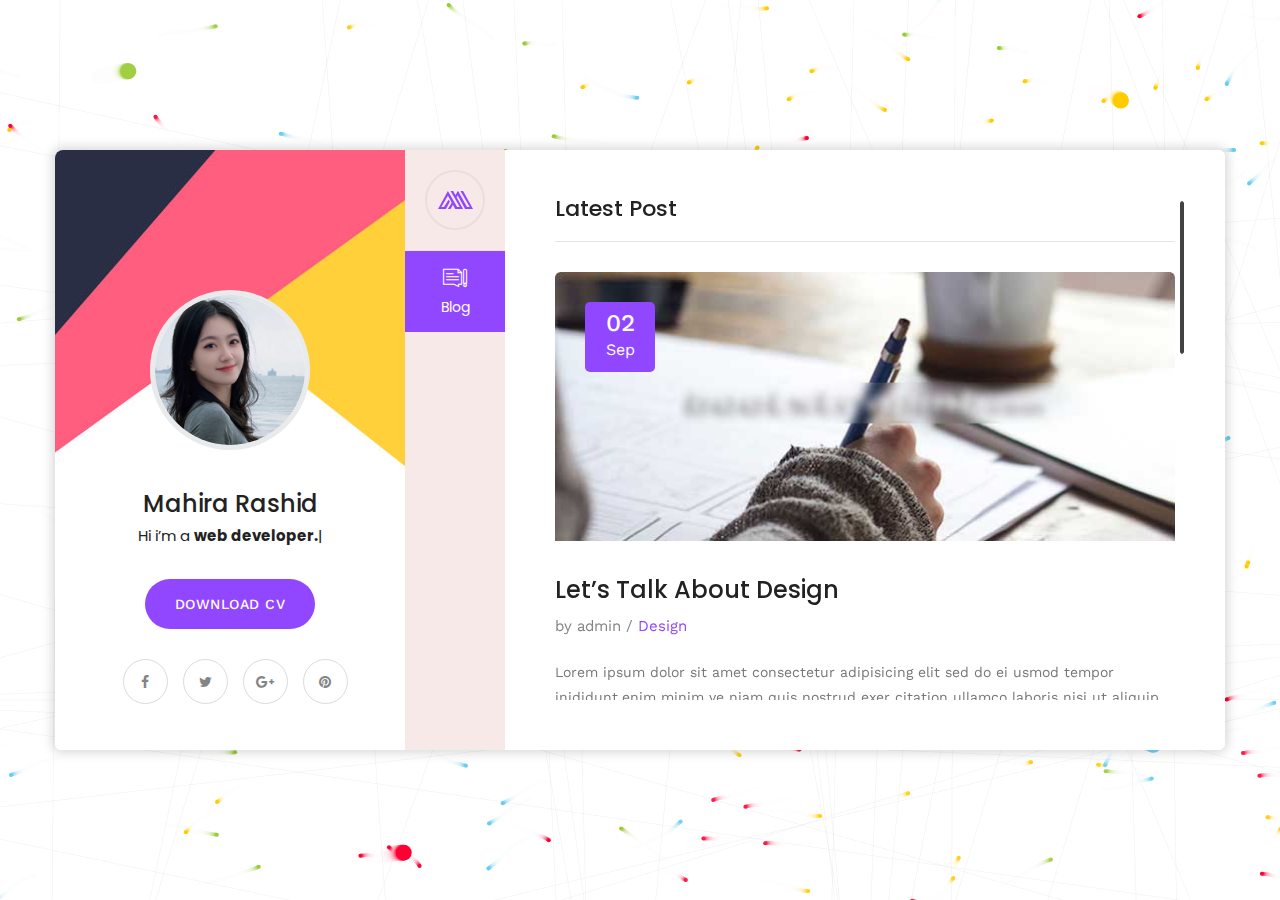
==== blog-single.html @ 3d22e791 "Add files via upload" ====
﻿<!DOCTYPE html>
<html lang="en">
<head>
<meta charset="utf-8">
<title>Mahira | VCard | CV HTML Template</title>
<!-- Stylesheets -->
<link href="css/bootstrap.css" rel="stylesheet">
<link href="css/style.css" rel="stylesheet">
<link href="css/responsive.css" rel="stylesheet">

<!--Favicon-->
<link rel="shortcut icon" href="images/favicon.png" type="image/x-icon">
<link rel="icon" href="images/favicon.png" type="image/x-icon">
<!-- Responsive -->
<meta http-equiv="X-UA-Compatible" content="IE=edge">
<meta name="viewport" content="width=device-width, initial-scale=1.0, maximum-scale=1.0, user-scalable=0">
<!--[if lt IE 9]><script src="js/html5shiv.js"></script><![endif]-->
<!--[if lt IE 9]><script src="js/respond.js"></script><![endif]-->
</head>

<body>

<div class="page-wrapper default-version">
 	
    <!-- Preloader -->
    <div class="preloader"></div>

    <div class="page-background">
        <div class="image-1"><img src="images/icons/shape/icon-1.png" class="now-in-view" alt=""></div>
        <div class="image-7"><img src="images/icons/shape/icon-7.png" class="now-in-view" alt=""></div>
        <canvas id="canvas"></canvas>
    </div>

    <!-- Mobile menu -->
    <div class="mobile-menu">
        <div class="container">
            <!--Nav Outer-->
            <div class="nav-outer clearfix">
                <div class="logo"><a href="index.html"><img src="images/logo.png" alt=""></a></div>
                <!-- Main Menu -->
                <nav class="main-menu">
                    <div class="navbar-header">
                        <!-- Toggle Button -->      
                        <button type="button" class="navbar-toggle" data-toggle="collapse" data-target=".navbar-collapse">
                            <span class="icon-bar"></span>
                            <span class="icon-bar"></span>
                            <span class="icon-bar"></span>
                        </button>
                    </div>
                    
                    <div class="navbar-collapse collapse scroll-nav clearfix">
                        <ul class="navigation clearfix">
                            
                            <li class="current"><a href="#home">Home</a></li>
                            <li><a href="#about">About</a></li>
                            <li><a href="#resume">Resume</a></li>
                            <li><a href="#services">Services</a></li>
                            <li><a href="#work">Works</a></li>
                            <li><a href="#blog">Blog</a></li>
                            <li><a href="#contact">Contact</a></li>

                         </ul>
                    </div>
                </nav>
                <!-- Main Menu End-->                        
            </div>
            <!--Nav Outer End-->            
        </div>
    </div>
 	
    <div class="card-outer">
        <div class="scroll-box">
            <div class="container" data-animation-in="fadeInLeft" data-animation-out="fadeOutLeft">
                <div class="card-wrapper">
                    <div class="author-info" style="background-image:url(images/background/3.jpg)">
                        <div class="image"><img src="images/resource/user.png" alt=""></div>
                        <div class="author">
                            <h3>Mahira Rashid</h3>
                            <div class="designation">
                                Hi i’m
                                <div class="typing-title">
                                    <p>a <strong>web developer.</strong></p>
                                    <p>a <strong>web Designer.</strong></p>
                                    <p>a <strong>photographer.</strong></p>
                                </div>
                                <span class="typed-title"></span>
                            </div>
                        </div>
                        <div class="link-btn">
                            <a href="#" class="theme-btn btn-style-one">Download CV</a>
                        </div>
                        <ul class="social-icon-two">
                            <li><a href="#"><span class="fa fa-facebook"></span></a></li>
                            <li><a href="#"><span class="fa fa-twitter"></span></a></li>
                            <li><a href="#"><span class="fa fa-google-plus"></span></a></li>
                            <li><a href="#"><span class="fa fa-pinterest"></span></a></li>
                        </ul>
                    </div>
                    <div class="card-inner-box offsetleft">
                        <header class="header">
                            <ul class="main-menu">
                                <li class="home"><a class="logo" href="index.html"><img src="images/logo.png" alt=""></a></li>
                                <li class="active"><a href="#blog"><i class="flaticon-blog"></i>Blog</a></li>
                            </ul>
                        </header>

                        <!-- card item -->
                        <div class="card-blog single-post card-item active" id="blog" style="background-image:url(images/background/2.jpg)">
                            <div class="card-inner">
                                <h4 class="title">Latest Post</h4>
                                <div class="news-block">
                                    <div class="inner-box">
                                        <div class="image">
                                            <img src="images/resource/blog-1.jpg" alt="">
                                        </div>
                                        <div class="date"><strong>02</strong> <br>Sep</div>
                                        <div class="lower-content">
                                            <h4>Let’s Talk About Design</h4>
                                            <div class="post-meta">by admin  /  <span>Design</span></div>
                                            <div class="text">
                                                <p>Lorem ipsum dolor sit amet consectetur adipisicing elit sed do ei usmod tempor inididunt.enim minim ve niam quis nostrud exer citation ullamco laboris nisi ut aliquip ex commodo conse inquat duis aute irure dolor.cepteur sint occaecat cupidatat non proident sunt culpa qui officia deserunt.</p>
                                                <p>Enim ipsam voluptatem quia voluptas sit aspernatur aut odit aut fugit sed quia consequuntur. magni dolores eos ratione voluptatem sequinesc. neque porro quisquam est qui dolorem ipsum quia dolor sit amet consectetur.</p>
                                            </div>
                                        </div>
                                    </div>
                                </div>
                                <!-- share box -->
                                <ul class="share-box">
                                    <li><strong>Tags:</strong></li>
                                    <li><a href="#">Idea,</a></li>
                                    <li><a href="#">Service,</a></li>
                                    <li><a href="#">Growth</a></li>
                                </ul>
                                <!-- Comments Area -->
                                <div class="comments-area">
                                    <div class="group-title"><h2>02 Comments</h2></div>
                                    
                                    <!--Comment Box-->
                                    <div class="comment-box">
                                        <div class="comment">
                                            <div class="author-thumb"><img src="images/resource/author-2.jpg" alt=""></div>
                                            <div class="comment-inner">
                                                <div class="comment-info clearfix"><strong>Neil Roberts</strong><div class="comment-time">26 Nov,2018 At 8:30am</div></div>
                                                <div class="text">Bring to the table win-win survival strategies to ensure proactive domination. At the end of the day, going forward</div>
                                                <a class="comment-reply" href="#"><span class="icon fa fa-mail-reply"></span> Reply</a>
                                            </div>
                                        </div>
                                    </div>
                                    
                                    <!--Comment Box-->
                                    <div class="comment-box">
                                        <div class="comment">
                                            <div class="author-thumb"><img src="images/resource/author-3.jpg" alt=""></div>
                                            <div class="comment-inner">
                                                <div class="comment-info clearfix"><strong>Edward Chapman</strong><div class="comment-time">26 Nov,2018 At 8:30am</div></div>
                                                <div class="text">Bring to the table win-win survival strategies to ensure proactive domination. At the end of the day, going forward</div>
                                                <a class="comment-reply" href="#"><span class="icon fa fa-mail-reply"></span> Reply</a>
                                            </div>
                                        </div>
                                    </div>
                                    
                                </div>
                                <!-- Contact Form -->
                                <div class="contact-form">
                                    <!--Comment Form-->
                                    <form method="post" action="sendemail.php" id="contact-form">
                                        <div class="row clearfix">
                                            
                                            <div class="col-md-6 form-group">
                                                <input type="text" name="username" placeholder="Name" required>
                                            </div>
                                            
                                            <div class="col-md-6 form-group">
                                                <input type="email" name="email" placeholder="Email" required>
                                            </div>

                                            <div class="col-lg-12 col-md-12 form-group">
                                                <textarea name="message" placeholder="Message"></textarea>
                                            </div>
                                            
                                            <div class="col-lg-12 col-md-12 form-group">
                                                <button class="theme-btn btn-style-two" type="submit" name="submit-form">Submit Now </button>
                                            </div>
                                            
                                        </div>
                                    </form>
                                        
                                </div>
                                <!--End Contact Form -->
                            </div>
                        </div>
                        <!-- end item -->

                    </div>
                </div>
                    
            </div>
        </div>
            
    </div>

</div>
<!--End pagewrapper-->


<script src="js/jquery.js"></script> 

<script src="js/bootstrap.min.js"></script>
<script src="js/jquery.mCustomScrollbar.concat.min.js"></script>
<script src="js/owl.js"></script>
<script src="js/wow.js"></script>
<script src="js/appear.js"></script>
<script src="js/jquery.fancybox.js"></script>
<script src="js/element-in-view.js"></script>
<script src="js/knob.js"></script>
<script src="js/validate.js"></script>
<script src="js/mousemoveparallax.js"></script>
<script src="js/pagenav.js"></script>
<script src="js/jquery-type.js"></script>
<script src="js/particle-alone.js"></script>
<script src="js/jquery.nicescroll.min.js"></script>
<script src="js/script.js"></script>

<!--Google Map APi Key-->
<script src="http://ditu.google.cn/maps/api/js?key=AIzaSyATY4Rxc8jNvDpsK8ZetC7JyN4PFVYGCGM"></script>
<script src="js/gmaps.js"></script>
<script src="js/map-script.js"></script>
<!--End Google Map APi-->

</body>
</html>
---- css/style.css ----
/* Mahira HTML Template*/

/************ TABLE OF CONTENTS ***************
1. Fonts
2. Reset
3. Global
4. Header
5. About
6. Resume
7. Services
8. Works
9. Blog
10. Contact
**********************************************/

/*** 

====================================================================
	Fonts
====================================================================

 ***/

@import url('https://fonts.googleapis.com/css?family=Poppins:400,500,600,700,800|Work+Sans:400,500,700');

/*font-family: 'Poppins', sans-serif;
font-family: 'Work Sans', sans-serif;*/

@import url('font-awesome.css');
@import url('flaticon.css');
@import url('animate.css');
@import url('owl.css');
@import url('jquery-ui.css');
@import url('jquery.fancybox.min.css');
@import url('jquery.mCustomScrollbar.min.css');
@import url('custom-animate.css');
@import url('multi-scroll.css');

/*** 

====================================================================
	Reset
====================================================================

 ***/

* {
	margin:0px;
	padding:0px;
	border:none;
	outline:none;
}

/*** 

====================================================================
	Global Settings
====================================================================

 ***/

body {
	font-size:15px;
	color:#777777;
	line-height:1.7em;
	font-weight:400;
	background:#ffffff;
	-webkit-font-smoothing: antialiased;
	-moz-font-smoothing: antialiased;
	font-family: 'Work Sans', sans-serif;
}

a{
	text-decoration:none;
	cursor:pointer;
	color:#fc6183;
}

a:hover,a:focus,a:visited{
	text-decoration:none;
	outline:none;
}

h1,h2,h3,h4,h5,h6 {
	position:relative;
	font-weight:normal;
	background:none;
	margin:0px;
	line-height:1.6em;
	font-family: 'Poppins', sans-serif;
}

textarea{
	overflow:hidden;
}

p{
	font-size: 14px;
	position:relative;
	line-height:1.8em;	
	margin-bottom: 0;
	color: #777777;
}

::-webkit-input-placeholder{color: inherit;}
::-moz-input-placeholder{color: inherit;}
::-ms-input-placeholder{color: inherit;}

.auto-container{
	position:static;
	max-width:1200px;
	padding:0px 15px;
	margin:0 auto;
}

.medium-container{
	max-width:850px;
}

.page-wrapper{
	position:relative;
	margin:0 auto;
	width:100%;
	min-width:300px;
	background-position: center;
	background-repeat: repeat;
}

.page-wrapper.bg-lines{
	background-image: url(../images/icons/line.png);
}


ul,li{
	list-style:none;
	padding:0px;
	margin:0px;	
}

.centered{
	text-align:center;	
}

.theme-btn{
	display:inline-block;
	letter-spacing: .5px;
	transition:all 0.3s ease;
	-moz-transition:all 0.3s ease;
	-webkit-transition:all 0.3s ease;
	-ms-transition:all 0.3s ease;
	-o-transition:all 0.3s ease;
}

/*Btn Style One*/
.btn-style-one{
	position:relative;
	font-size:14px;
	line-height:22px;
	text-align: center;
	padding:14px 30px;
	color:#ffffff;
	font-weight:500;
	text-transform: uppercase;
	letter-spacing:.5px;
	-webkit-border-radius: 40px;
	-moz-border-radius: 40px;
	-ms-border-radius: 40px;
	-o-border-radius: 40px;
	border-radius: 40px;
	background: #9147ff;
}

.btn-style-one:hover{
	color: #fff;
	background: #222;
}

/*Btn Style two*/
.btn-style-two{
	position:relative;
	font-size:14px;
	line-height:22px;
	text-align: center;
	padding: 13px 30px;
	color:#222;
	font-weight:500;
	text-transform: uppercase;
	letter-spacing:.5px;
	-webkit-border-radius: 40px;
	-moz-border-radius: 40px;
	-ms-border-radius: 40px;
	-o-border-radius: 40px;
	border-radius: 40px;
	background: transparent;
	border: 1px solid #d9d9d9;
}

.btn-style-two:hover{
	color: #ffffff;
	background: #9147ff;
	border-color: #9147ff;
}


/*Social Icon One*/

.social-icon-one{
	position:relative;
}

.social-icon-one li{
	position:relative;
	margin-left:10px;
	display:inline-block;
}

.social-icon-one li a{
	font-size:14px;
	color:#111111;
}

.social-icon-one li a:hover{
	color:#1d1d1d;
}

/*Social Icon two*/

.social-icon-two{
	position:relative;
}

.social-icon-two li{
	position:relative;
	margin-left:10px;
	display:inline-block;
}

.social-icon-two li a{
	font-size:14px;
	color: #848484;
	height:  45px;
	width:  45px;
	text-align:  center;
	line-height:  45px;
	border: 1px solid #dbdbdb;
	display:  inline-block;
	border-radius: 50%;
	transition: .5s ease;
}

.social-icon-two li a:hover{
	color:#fff;
	background-color: #9147ff;
}

.theme_color{
	color:#fc6183;	
}

.preloader{
	position:fixed;
	left:0px;
	top:0px;
	width:100%;
	height:100%;
	z-index:999999;
	background-color:#ffffff;
	background-position:center center;
	background-repeat:no-repeat;
	background-image:url(../images/icons/preloader.svg);
}

img{
	display:inline-block;
	max-width:100%;
	height:auto;	
}

/* page background */
.page-background {
	position: fixed;
    overflow: hidden;
    top: 0;
    left: 0;
    width: 100%;
    height: 100%;
	background-image: -moz-linear-gradient( 110deg, rgb(145,71,255) 0%, rgb(121,39,245) 100%);
    background-image: -webkit-linear-gradient( 110deg, rgb(145,71,255) 0%, rgb(121,39,245) 100%);
    background-image: -ms-linear-gradient( 110deg, rgb(145,71,255) 0%, rgb(121,39,245) 100%);
}

.page-background .image-1 {
	position: absolute;
	left: 0;
	top: 0;
}

.page-background .image-7 {
	position: absolute;
	right: 0;
	bottom: 0px;
}

/* parallax container */

.parallax-container {
    position: absolute;
    left: 0;
    top: 0;
    width: 100%;
    height: 100%;
}

.parallax-container .image-2 {
	position: absolute;
	left: 120px;
	top: 50%;
}

.parallax-container .image-3 {
	position: absolute;
	left: 50%;
	top: 90px;
}

.parallax-container .image-4 {
	position: absolute;
	right: 30%;
	top: 5px;
}

.parallax-container .image-5 {
	position: absolute;
	right: 150px;
	bottom: 50%;
}

.parallax-container .image-6 {
	position: absolute;
	left: 30%;
	bottom: 50px;
}


.card-outer {
    position: fixed;
    display: flex;
    flex-direction: row;
    flex-wrap: wrap;
    justify-content:  center;
    align-items:  center;
    height:  100%;
    width:  100%;
    top:  0;
    left:  0;
}

.card-outer .container {
	position: relative;
}


/*** 

====================================================================
	Header
====================================================================

 ***/

.header {
	position: absolute;
	left: 0;
	top: 0;
	bottom: 0;
	background-color: #f8e9e9;
	border-radius: 5px;
	transition: .5s ease;
	z-index: 99;
	overflow: hidden;
}

.card-outer .card-inner-box.offsetleft .header {
	border-radius: 0px;
}

.header ul {
	text-align: center;
}

.header ul li {
	position: relative;
	min-width: 100px;
	border-bottom: 1px solid #f0e2e2;
}

.header ul li:last-child {
	border-bottom: 0px;
}

.header ul li a.logo {
    border: 2px solid #ebdddd;
    border-radius: 50%;
    height: 60px;
    width: 60px;
    padding: 0 0;
    line-height: 54px;
    margin: 20px auto;
}

.header ul li.active a.logo {
	background-color: transparent;
}

.header ul li a {
	position: relative;
	color: #212121;
	padding: 15px 21px 12px;

	display:  block;
	font-size:  14px;
	font-family:  'Poppins', sans-serif;
	background: #f8e9e9;
	z-index: 99;
}

.header ul li:before {
	position: absolute;
	content: '';
	background-color: #9147ff;
	height: 50px;
	width: 50px;
	right: 10px;
	top: 15px;
	transform: rotate(45deg);
	transition:  .5s ease;
}

.header ul li.active:before {
	right: 0;
	z-index: 99;
}

.header ul li.home:before {
	display: none;
}

.header ul li a i {
	display:  block;
	color: #838383;
	font-size: 24px;
	margin-bottom: 3px;
}

.header ul li.active a {
    background: #9147ff;
    color: #fff;
}

.header ul li.active a i {
    color: #fff;
}

/* Mobile menu */

.mobile-menu {
    background: #fff;
    position: fixed;
    top: 0;
    left: 0;
    width: 100%;
    z-index: 9999;
    display: none;
    box-shadow: 0 0 40px rgba(0, 0, 0, 0.1);
}

.mobile-menu .nav-outer {
	position: relative;
}

.mobile-menu .logo {
    position: absolute;
    left: 0;
    top: 0;
    z-index: 99;
    border-right: 1px solid #ececec;
    padding: 13px 0;
    padding-right: 24px;
}

/*** 

====================================================================
	Card item
====================================================================

 ***/

.card-outer .card-wrapper {
	background-color: #fff;
	border-radius: 7px;
	overflow: hidden;
}

.card-outer .card-inner-box {
	position: relative;
	min-height: 600px;
	background-image: -moz-linear-gradient( 110deg, rgb(145,71,255) 0%, rgb(121,39,245) 100%);
	background-image: -webkit-linear-gradient( 110deg, rgb(145,71,255) 0%, rgb(121,39,245) 100%);
	background-image: -ms-linear-gradient( 110deg, rgb(145,71,255) 0%, rgb(121,39,245) 100%);
	transition: 1s ease;
}

.card-outer .card-inner-box.offsetleft {
	transition: .5s ease;
	transform: translate(350px);
}

.card-item {
    position: absolute;
    border-radius: 6px;
    border-top-left-radius: 0px;
    border-bottom-left-radius: 0px;
    top: 0;
    left: 100px;
    right: 0;
    bottom: 0;
    opacity: 0;
    visibility: hidden;
    z-index: 8;
    max-width: 720px;
}

.card-inner-box.active .card-item {
	border-top-left-radius: 0px;
	border-bottom-left-radius: 0px;
    background-repeat: no-repeat;
    background-position: right center;
}

.card-item .card-inner {
	height: 100%;
	transition: .5s ease;
}

.card-inner-box .card-home {
	text-align: center;
	left: 120px;
	background-position: center;
	background-repeat: no-repeat;
	background-size: cover;
	border-radius: 6px;
	max-width: 1050px;
	padding-top: 80px;
}

.card-item.active {
	opacity: 1;
	visibility: visible;
	z-index: 10;
	transition: visibility 1s linear, opacity 0.5s linear;
}

.card-item.hide-item {
	opacity: 0;
	visibility: hidden;
	z-index: 9;
}

.card-home .image {
	width: 160px;
	height: 160px;
	margin: 0 auto;
	margin-bottom: 25px;
	background: #fff;
	border-radius: 50%;
}

.card-home .image img {
	border: 5px solid rgba(31, 53, 67, 0.10);
	border-radius: 50%;
}

.card-home .author h3 {
	font-weight: 500;
	color: #222;
}

.card-home .author .designation {
	font-family: 'Poppins', sans-serif;
	font-size: 15px;
	margin-bottom: 25px;
	color: #222;
}

.card-home .text {
	font-size: 18px;
	max-width: 600px;
	margin: 0 auto;
	margin-bottom: 25px;
	color: #222;
}

.card-home .link-btn {
	margin-bottom: 20px;
}

.card-home .theme-btn {
	margin: 7px 10px;
	min-width: 180px;
}

/* author info */
.author-info {
	position: absolute;
	left: 0px;
	top: 0;
	bottom: 0;
	text-align: center;
	padding: 50px 15px;
	padding-top: 140px;
	min-width: 350px;
	border-bottom-left-radius: 6px;
	border-top-left-radius: 8px;
	background-repeat: no-repeat;
	background-position: center;
}

.author-info .image {
	width: 160px;
	height: 160px;
	border-radius: 50%;
	margin: 0 auto;
	margin-bottom: 35px;
	background: #fff;
}

.author-info .image img {
	border: 5px solid rgba(31, 53, 67, 0.10);
	border-radius: 50%;
}

.author-info .author h3 {
	font-weight: 500;
	color: #222;
}

.author-info .author .designation {
	font-family: 'Poppins', sans-serif;
	font-size: 15px;
	margin-bottom: 30px;
	color: #222;
}

.author-info .text {
	font-size: 18px;
	max-width: 600px;
	margin: 0 auto;
	margin-bottom: 30px;
	color: #222;
}

.author-info .link-btn {
	margin-bottom: 30px;
}

.author-info .theme-btn {
	margin: 0 10px;
}

/*** 

====================================================================
	About Us	
====================================================================

***/

.card-about {
	padding: 50px 50px;
}

.card-about .title {
	font-size: 22px;
	font-weight: 500;
	color: #222;
	margin-bottom: 20px;
}

.card-about .text {
	position: relative;
	margin-bottom: 20px;
}

.card-about .info-list {
	margin-bottom: 28px;
	padding-bottom: 20px;
	border-bottom: 1px solid #e5e5e5;
}

.card-about .list-style-one {
	position: relative;
}

.card-about .list-style-one li {
	position: relative;
	color: #848484;
	margin-bottom: 10px;
}

.card-about .list-style-one li strong {
	color: #222;
}

.skill-section .row{
	margin: 0 -60px;
}

.skill-section .skill-block{
	padding: 0 60px;
}

.skill-block{
	position: relative;
	margin-bottom: 30px;
	text-align:  left;
}

.skill-block .inner-box{
	position: relative;
	display:  inline-block;
}

.skill-block .graph-outer{
	position: relative;
	left: 0;
	top: 0;
	text-align: center;
	display: inline-block;
}

.skill-block .graph-outer .count-box{
    position: absolute;
    left: 0;
    top: 50%;
    width: 100%;
    font-size: 20px;
    color: #222222;
    font-weight: 300;
    line-height: 40px;
    margin-top: -20px;
}

.skill-block h3{
	position: relative;
	font-size: 15px;
	line-height: 1.2em;
	color: #222222;
	font-weight: 400;
	text-align:  center;
	font-family:  'Work Sans', sans-serif;
	margin-top: 5px;
}

.skill-block .sub-title{
	display: block;
	font-size: 12px;
	line-height: 18px;
	color: #00aeef;
	font-weight: 400;
	margin-top: 3px;
}

.skill-block .text{
	position: relative;	
	font-size: 18px;
	line-height: 28px;
	color: #555555;
	font-weight: 300;
	margin-top: 15px;
}


/*** 

====================================================================
	Resume Section
====================================================================

***/

.card-resume{
	padding: 50px 50px;
}

.card-resume .title {
    font-size: 22px;
    font-weight: 500;
    color: #222;
    margin-bottom: 15px;
    padding-bottom: 10px;
    border-bottom: 1px solid #e5e5e5;
    margin-top: -9px;
}

.card-resume .timeline-column{
	position:relative;
	margin-bottom: 40px;
}

.card-resume .timeline-column .inner{
	position:relative;
	padding-left: 13px;
	padding-bottom:2px;
}

.card-resume .timeline-column .inner:before{
	content:'';
	position:absolute;
	left: 12px;
	top: 60px;
	border-left:1px solid #d0d0d0;
	bottom: 0;
}

.card-resume .timeline-column .col-header{
	position:relative;
	padding-left: 22px;
	margin-bottom: 5px;
}

.card-resume .timeline-column .col-header h2{
	position:relative;
	font-size: 18px;
	color: #222;
	font-weight: 500;
	text-transform:capitalize;
	line-height:42px;
}

.dark-layout .card-resume .timeline-column .col-header h2{
	color:#ffffff;
}

.card-resume .timeline-column .col-header .icon-box{
	position:absolute;
	left: -26px;
	top: -4px;
}

.card-resume .timeline-column .col-header .icon-box .icon-inner{
	position:relative;
	width:52px;
	height:52px;	
}

.dark-layout .card-resume .timeline-column .col-header .icon-box .icon{
	color:#1e1e1e;	
}


.card-resume .timeline-column .col-header .icon-box .icon{
	position:relative;
	display:block;
	width:52px;
	height:52px;
	text-align:center;
	color:#9147ff;
	font-size:24px;
	line-height:52px;
	z-index:1;
}

.card-resume .timeline-column .timeline-block{
	position:relative;
	margin-bottom: 28px;
}

.card-resume .timeline-column .timeline-block:last-child{
	margin-bottom:0px;	
}

.card-resume .timeline-column .timeline-block .inner-box{
	position:relative;
	padding-left:30px;
}

.card-resume .timeline-column .timeline-block .date{
	position:relative;
	display:inline-block;
	margin-bottom: 9px;
	line-height:24px;
	font-size:14px;
	color:#222;
	font-weight:400;
	font-family: 'Poppins', sans-serif;
}

.card-resume .timeline-column .timeline-block .date span {
	color: #9147ff;
}

.card-resume .timeline-column .timeline-block h4{
	position: relative;
	font-size:16px;
	color:#333333;
	font-weight: 500;
	margin-bottom: 5px;
}

.card-resume .timeline-column .timeline-block h4:before{
	content:'';
	position:absolute;
	left: -37px;
	top:4px;
	width: 13px;
	height: 13px;
	border: 2px solid #9147ff;
	border-radius:50%;
	background:  #fff;
}

.card-resume .timeline-column .timeline-block .text{
	font-size:14px;
}

/*** 

====================================================================
	Services Section
====================================================================

***/

.card-services{
	padding: 50px 50px;
}

.card-services .title {
    font-size: 22px;
    font-weight: 500;
    color: #222;
    margin-bottom: 15px;
    padding-bottom: 20px;
    border-bottom: 1px solid #e5e5e5;
    margin-top: -9px;
}

.services-block {
	position: relative;
}

.services-block .inner-box {
	position: relative;
	padding-left: 95px;
	margin-top: 40px;
	min-height: 100px;
}

.services-block .icon-box {
	position: absolute;
	left: 0;
	top: 0;
	color: #9147ff;
	height: 75px;
	width: 75px;
	text-align: center;
	line-height: 73px;
	border: 1px solid #e5e5e5;
	font-size: 34px;
	border-radius: 50%;
	transition: .5s ease;
}

.services-block .icon-box span {
	position: relative;
}

.services-block:hover .icon-box {
	border-color: #9147ff;
	color: #fff;
}

.services-block .icon-box:before {
	position: absolute;
	content: '';
	background-color: #9147ff;
	left: 0;
	top: 0;
	bottom: 0;
	right: 0;
	border-radius: 50%;
	transform: scale(0);
	transition: .5s ease;
}

.services-block:hover .icon-box:before {
	transform: scale(1);
}

.services-block h4 {
	position: relative;
	font-size: 18px;
	margin-bottom: 10px;
}

.services-block h4 a {
	color: #222;
}

.services-block .text {
	margin-bottom: 10px;
}


/*** 

====================================================================
	Projects Section
====================================================================

***/

.card-projects {
	padding: 50px 50px;
}

.card-projects .title {
    font-size: 22px;
    font-weight: 500;
    color: #222;
    margin-bottom: 30px;
    padding-bottom: 15px;
    border-bottom: 1px solid #e5e5e5;
    margin-top: -9px;
}

.projects-block {
    position: relative;
    margin-bottom: 30px;
}

.projects-block .inner-box {
    position: relative;
}

.projects-block .image img {
    width: 100%;
    transition: .5s ease;
}

.projects-block:hover .image img {
	transform: scale(1.15);
}

.projects-block .image::before {
    background: rgba(145, 71, 255, 0.90);
    bottom: 0px;
    content: "";
    left: 0px;
    opacity: 0;
    position: absolute;
    right: 0px;
    top: 0px;
    z-index: 9;
    transition: all 0.4s ease-in-out 0s;
}

.projects-block:hover .image::before {
    opacity: 1;
}

.projects-block .image {
    position: relative;
    border-radius:  5px;
    overflow:  hidden;
}

.projects-block .overlay a {
    background: rgba(255, 255, 255, 1) none repeat scroll 0 0;
    border-radius: 50%;
    color: #9147ff;
    font-size: 20px;
    height: 60px;
    line-height: 60px;
    opacity: 0;
    position: absolute;
    text-align: center;
    transform: translateX(-50%) translateY(-50%) scale(0.6);
    transition: all 0.4s ease 0s;
    width: 60px;
}

.projects-block .overlay a:hover {
    background: rgba(255, 255, 255, .8) none repeat scroll 0 0;
    color: #000;
}

.projects-block:hover .overlay a {
    opacity: 1;
    transform: translateX(-50%) translateY(-50%) scale(1);
}

.projects-block .overlay {
    left: 0;
    opacity: 0;
    position: absolute;
    right: 0;
    text-align: center;
    top: 50%;
    transform: translateY(-50%);
    transition: all 0.5s ease 0s;
    z-index: 10;
}

.projects-block:hover .overlay {
    opacity: 1;
}

.projects-block .caption-title {
    bottom: 20px;
    left: 20px;
    opacity: 0;
    position: absolute;
    transition: all 0.3s ease-in-out 0s;
    z-index: 12;
}

.projects-block:hover .caption-title {
    opacity: 1;
}

.projects-block .caption-title h3 {
    color: #fff;
    font-size: 20px;
    font-weight: 500;
    text-transform: capitalize;
    transform: translateY(15px);
    transition: all 0.4s ease-in-out 0s;
}

.projects-block .caption-title h3 a {
    color: #fff;
}

.projects-block:hover .caption-title h3,
.projects-block:hover .caption-title span {
    transform: translateX(0px);
}

.projects-block .caption-title span {
    color: #fff;
    display: inline-block;
    font-size: 15px;
    line-height: 16px;
    transform: translateY(15px);
    transition: all 0.4s ease-in-out 0s;
    text-transform: capitalize;
}

.projects-block .caption-title-two {
    padding-top: 15px;
    padding-left:  20px;
    padding-bottom:  20px;
    box-shadow: 0 0 20px 1px #0000001f;
}

.projects-block .caption-title-two h3 a {
    color: #222;
    font-size: 20px;
    font-weight: 500;
    text-transform: capitalize;
}

.projects-block .caption-title-two span {
    font-size: 15px;
    line-height: 16px;
    font-weight: 500;
    text-transform: capitalize;
}

/*** 

====================================================================
	Blog Section
====================================================================

***/

.card-blog {
	padding: 50px 50px;
}

.card-blog .title {
    font-size: 22px;
    font-weight: 500;
    color: #222;
    margin-bottom: 30px;
    padding-bottom: 15px;
    border-bottom: 1px solid #e5e5e5;
    margin-top: -9px;
}

.news-block {
	position: relative;
	margin-bottom: 26px;
}

.news-block .image {
	position: relative;
}

.news-block .image img {
	border-top-left-radius: 5px;
	border-top-right-radius: 5px;
	width: 100%;
}


.news-block .image:before {
    background: rgba(0, 0, 0, 0.75);
    content: "";
    opacity: 0;
    position: absolute;
    top: 0px;
    left: 0px;
    width: 100%;
    height: 0%;
    transition: all 0.4s ease-in-out 0s;
}

.single-post .news-block .image:before {
	display: none;
}

.news-block:hover .image::before {
    opacity: 1;
    height: 100%;
}


.news-block .overlay a {
    background: rgba(255, 255, 255, 1) none repeat scroll 0 0;
    border-radius: 50%;
    color: #9147ff;
    font-size: 20px;
    height: 60px;
    line-height: 60px;
    opacity: 0;
    position: absolute;
    text-align: center;
    transform: translateX(-50%) translateY(-50%) scale(0.6);
    transition: all 0.4s ease 0s;
    width: 60px;
}

.news-block .overlay a:hover {
    background: rgba(255, 255, 255, .8) none repeat scroll 0 0;
    color: #000;
}

.news-block:hover .overlay a {
    opacity: 1;
    transform: translateX(-50%) translateY(-50%) scale(1);
}

.news-block .overlay {
    left: 0;
    opacity: 0;
    position: absolute;
    right: 0;
    text-align: center;
    top: 50%;
    transform: translateY(-50%);
    transition: all 0.5s ease 0s;
    z-index: 10;
}

.news-block:hover .overlay {
    opacity: 1;
}

.news-block .date {
	position: absolute;
	left: 30px;
	top: 30px;
	height: 70px;
	width: 70px;
    line-height: 24px;
    padding: 9px 0;
	text-align: center;
	border-radius: 5px;
	background-color: #9147ff;
	font-size: 16px;
	color: #fff;
}

.news-block .date strong {
	font-size: 24px;
	font-weight: 500;
}

.news-block .lower-content {
	padding: 30px;
	border: 1px solid #e5e5e5;
	border-top: 0px;
	border-bottom-left-radius: 5px;
	border-bottom-right-radius: 5px;
}

.news-block .lower-content h4 {
	font-size: 18px;
	color: #222;
	margin-bottom: 5px;
	font-weight: 500;
}

.news-block .lower-content h4 a {
	color: #222;
}

.news-block .lower-content .post-meta {
	color: #848484;
}

.news-block .lower-content .post-meta span {
	color: #9147ff;
}

/* single post */

.single-post .news-block .lower-content {
	padding: 0px;
	padding-top: 30px;
	border: 0px;
}

.single-post .news-block .lower-content h4 {
	font-size: 24px;
}

.single-post .news-block .lower-content .post-meta {
	margin-bottom: 20px;
}

.single-post .news-block .lower-content p {
	margin-bottom: 30px;
}

.single-post .news-block .lower-content p:last-child {
	margin-bottom: 0px;
}

/* share box */
.share-box {
	position: relative;
}

.share-box li {
	display: inline-block;
	color: #222;
	font-size: 16px;
}

.share-box li a {
	color: #222;
}

.share-box li span {
	color: #9147ff;
}

/* Comments Area */

.single-post .comments-area{
	position:relative;
	margin-top: 30px;
	margin-bottom: 30px;
	padding-top: 30px;
	border-top:  1px solid #ebebeb;
}

.single-post .group-title{
	position:relative;
	margin-bottom:38px;
}

.single-post .group-title h2{
	position:relative;
	font-size:25px;
	color:#111111;
	font-weight:500;
	padding-bottom:0px;
}

.single-post .comments-area .comment-box{
	position:relative;
	padding:0px 0px 0px;
	margin-bottom:45px;
	-webkit-transition:all 300ms ease;
	-ms-transition:all 300ms ease;
	-o-transition:all 300ms ease;
	-moz-transition:all 300ms ease;
	transition:all 300ms ease;
}

.single-post .comments-area .comment-box.reply-comment{
	margin-left:100px;
}

.single-post .comments-area .comment-box:last-child .comment .comment-inner{
	margin-bottom:0px;
	padding-bottom:0px;
	border:0px;
}

.single-post .comments-area .comment-box:hover{
	border-color:#222222;	
}

.single-post .comments-area .comment{
	position:relative;
	font-size:14px;
	padding:0px 0px 40px 110px;
	border-bottom:1px solid #ebebeb;
}

.single-post .comments-area .comment .comment-inner{
	position:relative;
}

.single-post .comments-area .comment .comment-reply{
	position:relative;
	color:#111111;
	font-size:15px;
	font-weight:500;
	text-transform:capitalize;
	-webkit-transition:all 300ms ease;
	-ms-transition:all 300ms ease;
	-o-transition:all 300ms ease;
	-moz-transition:all 300ms ease;
	transition:all 300ms ease;
}

.single-post .comments-area .comment .comment-reply .icon{
	font-size:13px;
	margin-right:8px;
}

.single-post .comments-area .comment-box .author-thumb{
	position:absolute;
	left:0px;
	top:0px;
	width:86px;
	overflow:hidden;
	margin-bottom:20px;
}

.single-post .comments-area .comment-box .author-thumb img{
	display:block;
	border-radius:  50%;
}

.single-post .comments-area .comment-info{
	color:#3e5773;
	line-height:24px;
	font-size:13px;	
}

.single-post .comments-area .comment-box strong{
	font-size:20px;
	font-weight:500;
	color:#111111;
	line-height:16px;
	text-transform:capitalize;
}

.single-post .comments-area .comment-box .text{
	color:#777777;
	font-size:14px;
    margin-top:10px;
	margin-bottom:20px;
    line-height: 1.8em;
	font-weight:300;
	max-width:510px;
}

.single-post .comments-area .comment-info .comment-time{
	position:relative;
	font-size:13px;
	color:#777777;
	font-weight:300;
}

.single-post .comments-area .comment-box .theme-btn{
	padding:5px 30px;
	font-size:12px;
	border:1px  solid #fbca00;
	text-transform:uppercase;
	letter-spacing:1px;
}



/*** 

====================================================================
	Blog Section
====================================================================

***/

.card-contact {
	padding: 50px 50px;
}

.card-contact .title {
    font-size: 22px;
    font-weight: 500;
    color: #222;
    margin-bottom: 30px;
    padding-bottom: 15px;
    border-bottom: 1px solid #e5e5e5;
    margin-top: -9px;
}

.card-contact h4 {
	font-size: 18px;
	color: #222;
	margin-bottom: 24px;
}

/*List Style two*/

.list-style-two{
	position:relative;
}

.list-style-two li{
	position:relative;
	margin-bottom:35px;
	color: #222;
	font-size: 15px;
	font-weight:400;
	padding-left: 45px;
}

.list-style-two li .icon{
	position:absolute;
	left:0px;
	top: 7px;
	color: #9147ff;
	font-size:30px;
	line-height:1em;
}

.list-style-two li:last-child .icon{
	top:10px;
}

/*** 

====================================================================
	Map Style
====================================================================

***/

.home-google-map .google-map {
	width: 100%;
	height: 270px;
}

.home-google-map .gmnoprint {
	display: none;
}

/* google map two */

.map-section {
	position: relative;
	margin-bottom: 50px;
}

.map-data {
	text-align: center;
	font-size: 14px;
	font-weight: 400;
	line-height: 1.8em;
}

.map-data h6 {
	font-size: 16px;
	font-weight: 700;
	text-align: center;
	margin-bottom: 5px;
	color: #121212;
}

.map-canvas {
	height: 270px;
}

.gmnoprint {
	display: none;
}


/*** 

====================================================================
	Contact Section
====================================================================

***/

.contact-section {
	position: relative;
}

.contact-section .sec-title:before {
	display: none;
}

.contact-section .sec-title-two h2 {
	color: #222;
	font-size: 30px;
	font-weight: 700;
	margin-bottom: 15px;
}

.contact-section .sec-title-two .text {
	margin-bottom: 50px;
}

/* Contact Fom */

.contact-section .form-column {
	position: relative;
}

.contact-section .form-column .inner-column {
	position: relative;
	padding-left: 15px;
}

.contact-section .form-column h2 {
	position: relative;
	color: #222222;
	font-size: 22px;
	font-weight: 700;
	margin-bottom: 18px;
}

.contact-form {
	position: relative;
}

.contact-form .form-group {
	margin-bottom: 30px;
}

.contact-form .form-group:last-child {
	margin-bottom: 0px;
}

.contact-form .form-group input[type="text"],
.contact-form .form-group input[type="password"],
.contact-form .form-group input[type="tel"],
.contact-form .form-group input[type="email"],
.contact-form .form-group select {
	position: relative;
	display: block;
	width: 100%;
	line-height: 28px;
	padding: 10px 30px;
	color: #888888;
	border: 1px solid #e5e5e5;
	border-radius: 25px;
	height: 50px;
	font-size: 13px;
	background: #ffffff;
	-webkit-transition: all 300ms ease;
	-ms-transition: all 300ms ease;
	-o-transition: all 300ms ease;
	-moz-transition: all 300ms ease;
	transition: all 300ms ease;
}

.contact-form .form-group input[type="text"]:focus,
.contact-form .form-group input[type="password"]:focus,
.contact-form .form-group input[type="tel"]:focus,
.contact-form .form-group input[type="email"]:focus,
.contact-form .form-group select:focus,
.contact-form .form-group textarea:focus {
	border-color: #222222;
}

.contact-form .form-group textarea {
	position: relative;
	display: block;
	width: 100%;
	line-height: 24px;
	padding: 15px 30px;
	color: #888888;
	border: 1px solid #e5e5e5;
	height: 120px;
	background: #ffffff;
	resize: none;
	font-size: 13px;
	-webkit-transition: all 300ms ease;
	-ms-transition: all 300ms ease;
	-o-transition: all 300ms ease;
	-moz-transition: all 300ms ease;
	transition: all 300ms ease;
}

.contact-form button .fa {
	margin-left: 5px;
}

.contact-form input.error,
.contact-form select.error,
.contact-form textarea.error {
	border-color: #ff0000 !important;
}

.contact-form label.error {
	display: block;
	line-height: 24px;
	padding: 5px 0px 0px;
	margin: 0px;
	text-transform: uppercase;
	font-size: 12px;
	color: #ff0000;
	font-weight: 500;
}

/*Contact form style two */

.contact-form.style-two .row {
	margin: 0 -10px;
}

.contact-form.style-two .form-group {
	padding: 0 10px 0;
	margin-bottom: 20px;
}

.contact-form.style-two .form-group input[type="text"],
.contact-form.style-two .form-group input[type="password"],
.contact-form.style-two .form-group input[type="tel"],
.contact-form.style-two .form-group input[type="email"],
.contact-form.style-two .form-group select {
	border: 1px solid #fff;
	height: 58px;
}

.contact-form.style-two .form-group textarea {
	height: 250px;
	border: 1px solid #fff;
}

/*Contact form style three */

.contact-form.style-three .row {
	margin: 0 -10px;
}

.contact-form.style-three .form-group {
	padding: 0 10px 0;
	margin-bottom: 20px;
}

.contact-form.style-three .form-group input[type="text"],
.contact-form.style-three .form-group input[type="password"],
.contact-form.style-three .form-group input[type="tel"],
.contact-form.style-three .form-group input[type="email"],
.contact-form.style-three .form-group select {
	border: 1px solid rgba(255, 255, 255, 0.04);
	height: 58px;
	background: rgba(255, 255, 255, 0.15);
}

.contact-form.style-three .form-group textarea {
	height: 250px;
	border: 1px solid rgba(255, 255, 255, 0.04);
	background: rgba(255, 255, 255, 0.15);
}

.contact-form.style-three ::-webkit-input-placeholder {
	/* Chrome/Opera/Safari */
	color: #fff;
}

.contact-form.style-three ::-moz-placeholder {
	/* Firefox 19+ */
	color: #fff;
}

.contact-form.style-three :-ms-input-placeholder {
	/* IE 10+ */
	color: #fff;
}

.contact-form.style-three :-moz-placeholder {
	/* Firefox 18- */
	color: #fff;
}

.contact-form.style-three .form-group .theme-btn {
	background: #fff;
	border-color: #fff;
	color: #222;
}


/*** 

====================================================================
	Dark version
====================================================================

***/

.dark-version .card-about .title {
	color: #fff;
}


.dark-version .card-about .text {
    color: rgba(255, 255, 255, 0.60);
}

.dark-version .card-about .list-style-one li strong {
    color: #fff;
}

.dark-version .card-about .list-style-one li {
    color: rgba(255, 255, 255, 0.60);
}

.dark-version .skill-block .graph-outer .count-box {
    color: #fff;
}

.dark-version .skill-block h3 {
    color: rgba(255, 255, 255, 0.60);
}

.dark-version .card-resume .title {
    color: #fff;
}

.dark-version .card-resume .timeline-column .col-header h2 {
    color:  #fff;
}

.dark-version .card-resume .timeline-column .timeline-block h4 {
    color: #fff;
}

.dark-version .card-resume .timeline-column .timeline-block .text {
    color: rgba(255, 255, 255, 0.60);
}

.dark-version .card-resume .timeline-column .timeline-block .date {
    color:  #fff;
}

.dark-version .card-services .title {
    color: #fff;
}

.dark-version .services-block h4 a {
    color: #fff;
}

.dark-version .services-block .text {
    color: rgba(255, 255, 255, 0.6);
}

.dark-version .card-projects .title {
    color:  #fff;
}

.dark-version .card-blog .title {
    color:  #fff;
}

.dark-version .news-block .lower-content {
    background: #fff;
}

.dark-version .card-contact .title {
    color: #fff;
}

.dark-version .card-contact h4 {
    color: #fff;
}

.dark-version .list-style-two li {
    color: rgba(255, 255, 255, .8);
}

#bubble-canvas{
    width: 100%;
    height: 100%;
    position: absolute;
    left: 0;
    top: 0;
    z-index: -1;
}


/*======== Default Version =========*/

.default-version .page-background {
    background: #fff;
}

.default-version .card-outer .card-wrapper {
    box-shadow: 0 0 11px 3px rgba(0, 0, 0, 0.15);
}

.default-version .card-outer .card-inner-box {
    background: #fff;
}

.nicescroll-rails.nicescroll-rails-hr {
	display: none !important;
}

.nicescroll-rails.nicescroll-rails-vr {
    opacity: 1 !important;
    transform: translateX(10px);
}
---- css/responsive.css ----
@media only screen and (max-width: 1900px){

	.page-wrapper{
		overflow:hidden;
	}
}


@media only screen and (min-width: 1200px){
	.container {
		padding: 0px;
	}
}

@media only screen and (max-width: 1200px){

}

@media only screen and (max-width: 1199px) and (min-width: 768px){
	.author-info {
		left: 15px;
	}
}

@media only screen and (max-width: 1199px){
	.main-menu .navbar-collapse {
	   max-height:300px;
	   float:none;
	   width:100%;
	   padding:10px 0px 0px;
	   border:none;
	   margin:0px 0px 15px;
	   -ms-border-radius:3px;
	   -moz-border-radius:3px;
	   -webkit-border-radius:3px;
	   -o-border-radius:3px;
	   border-radius:3px;
	   box-shadow:none;
	}

	.main-menu .collapse.in,
	.main-menu .collapsing{
		padding:10px 0px 0px;
		border:none;
		margin:0px 0px 15px;
		-ms-border-radius:3px;
		-moz-border-radius:3px;
		-webkit-border-radius:3px;
		-o-border-radius:3px;
		border-radius:3px;
		box-shadow:none;	
		background: #333;
	}

	.main-menu .navbar-header{
		position:relative;
		float:none;
		display:block;
		width:100%;
		right:0px;
		padding: 10px 0;
		text-align: right;
	}
	
	.main-menu .navbar-header .navbar-toggle{
		display:inline-block;
		z-index:20;
		border:1px solid #9147ff;
		float:none;
		margin:0px 0px 0px 0px;
		border-radius:0px;
		background:#9147ff;
	}
	
	.main-menu .navbar-header .navbar-toggle .icon-bar{
		background:#ffffff;	
	}
	
	.main-menu .navbar-collapse > .navigation{
		margin:0px !important;
		width:100% !important;
		border-top:none;
		padding: 15px 0;
		background: #333;
	}
	
	.main-menu .navbar-collapse > .navigation > li{
		margin:0px !important;
		float:none !important;
		padding:0px !important;
		width:100%;
	}
	
	.main-menu .navigation > li > a,
	.main-menu .navigation > li > ul:before{
		border:none;	
	}
	
	.main-menu .navbar-collapse > .navigation > li > a{
		padding:10px 10px !important;
		border:none !important;
		font-size: 16px !important;
		font-weight: 500;
	}
	
	.main-menu .navigation li.dropdown > a:after,
	.main-menu .navigation > li.dropdown > a:before,
	.main-menu .navigation > li > ul > li > a::before,
	.main-menu .navigation > li > ul > li > ul > li > a::before{
		color:#ffffff !important;
		right:15px;
		font-size:16px;
		display:none !important;
	}
	
	.main-menu .navbar-collapse > .navigation > li > ul,
	.main-menu .navbar-collapse > .navigation > li > ul > li > ul{
		position:relative;
		border:none;
		float:none;
		visibility:visible;
		opacity:1;
		display:none;
		margin:0px;
		left:auto !important;
		right:auto !important;
		top:auto !important;
		padding:0px;
		outline:none;
		width:100%;
		background:#333333;
		-webkit-border-radius:0px;
		-ms-border-radius:0px;
		-o-border-radius:0px;
		-moz-border-radius:0px;
		border-radius:0px;
		transition:none !important;
		-webkit-transition:none !important;
		-ms-transition:none !important;
		-o-transition:none !important;
		-moz-transition:none !important;
	}
		
	.main-menu .navbar-collapse > .navigation > li > ul,
	.main-menu .navbar-collapse > .navigation > li > ul > li > ul{
		border-top:1px solid rgba(255,255,255,1) !important;	
	}
	
	.main-menu .navbar-collapse > .navigation > li,
	.main-menu .navbar-collapse > .navigation > li > ul > li,
	.main-menu .navbar-collapse > .navigation > li > ul > li > ul > li{
		border-bottom:none;
		opacity:1 !important;
		top:0px !important;
		left:0px !important;
		visibility:visible !important;
	}
	
	.main-menu .navbar-collapse > .navigation > li > ul > li:first-child,
	.main-menu .navbar-collapse > .navigation > li > ul > li > ul > li:first-child{
		border-top:none !important;	
	}
	
	.main-menu .navbar-collapse > .navigation > li:first-child{
		border:none;	
	}
	
	.main-menu .navbar-collapse > .navigation > li > a,
	.main-menu .navbar-collapse > .navigation > li > ul > li > a,
	.main-menu .navbar-collapse > .navigation > li > ul > li > ul > li > a{
		padding: 10px 25px !important;
		line-height:22px;
		color:#ffffff;
		background:#333333;
		text-align:left;
		display: block;
	}
	
	.main-menu .navbar-collapse > .navigation > li > a:hover,
	.main-menu .navbar-collapse > .navigation > li > a:active,
	.main-menu .navbar-collapse > .navigation > li > a:focus{
		background:#9147ff;
	}
	
	.main-menu .navbar-collapse > .navigation > li:hover > a,
	.main-menu .navbar-collapse > .navigation > li > ul > li:hover > a,
	.main-menu .navbar-collapse > .navigation > li > ul > li > ul > li:hover > a,
	.main-menu .navbar-collapse > .navigation > li.current > a,
	.main-menu .navbar-collapse > .navigation > li.current-menu-item > a{
		background:#333333;
		color:#9147ff !important;
	}
	
	.main-menu .navbar-collapse > .navigation li.dropdown .dropdown-btn,
	.header-style-two .nav-outer .btn-outer{
		display:block;
	}
	
	.main-menu .navbar-collapse > .navigation li.dropdown:after,
	.main-menu .navigation > li > ul:before,
	.main-slider .bordered-layer,
	.featured-block-two .inner-box .number,
	.testimonial-section .owl-nav,
	.main-slider .text br{
		display:none !important;	
	}
	
	.fixed-header .info-options,
	.testimonial-section .owl-carousel{
		padding:0px !important;
	}
	.navbar-collapse.collapse {
		display: none !important;
	}
	.navbar-collapse.collapse.in {
		display: block !important;
	}
	.navbar-collapse.collapse {
	    height: auto!important;
	    padding-bottom: 0;
	    overflow-y: scroll !important;
	    overflow-x: visible!important;
	}
	
	/**/
	.card-outer .card-wrapper {
	    background: transparent;
	}
	.default-version .card-outer .card-wrapper {
		box-shadow: none;
	}
	.parallax-container {
		display: none;
	}
	.card-outer {
		position: relative;
		display: block;
		padding-top: 15px;
	}
	.card-outer .card-inner-box.offsetleft {
		margin-left: 0px;
	}
	.author-info {
		position: relative;
		display: none;
	}
	.card-inner-box .card-item {
	    left:  0!important;
	    position: relative;
	    background-color: #fff;
	    padding-left: 0;
	    padding-right: 0;
	    max-width: 100%;
	}

	.header {
		display: none;
	    bottom:  inherit;
	    background: white;
	    top: 8px;
	}

	.header ul li a.logo {margin: 0;height:  inherit;width:  inherit;border-radius:  inherit;line-height: 61px;padding: 9.5px 0px;border:  0px;}

	.header ul li {
	    border-bottom: 0px;
	    display:  inline-block;
	    vertical-align:  middle;
	    margin-bottom: 5px;
	}

	.header ul li:before {
	    display: none;
	}

	.header ul li.active a.logo {
	    background-color: #f8e9e9;
	}
	.card-outer .card-inner-box {
		margin-top: 65px;
		background: transparent;
		
	}
	.card-outer .card-inner-box.offsetleft {
		transform: translate(0px);
	}
	.card-inner-box .card-item {
	    opacity: 1 !important;
	    visibility: visible !important;
	    z-index: 10;
	    animation-name: none;
	    border-top-left-radius: 6px !important;
	    border-bottom-left-radius: 6px !important;
	}
	.page-background #canvas {
		display: none;
	}
	.contact-form {
	    position: relative;
	}
	.mobile-menu {
		display: block;
	}
	.card-item .card-inner {
		overflow: visible !important;
	}

}

@media only screen and (max-width: 767px){

}

@media only screen and (max-width: 500px){
	.news-block .date {
		top: 0;
		left: 0;
	}
}
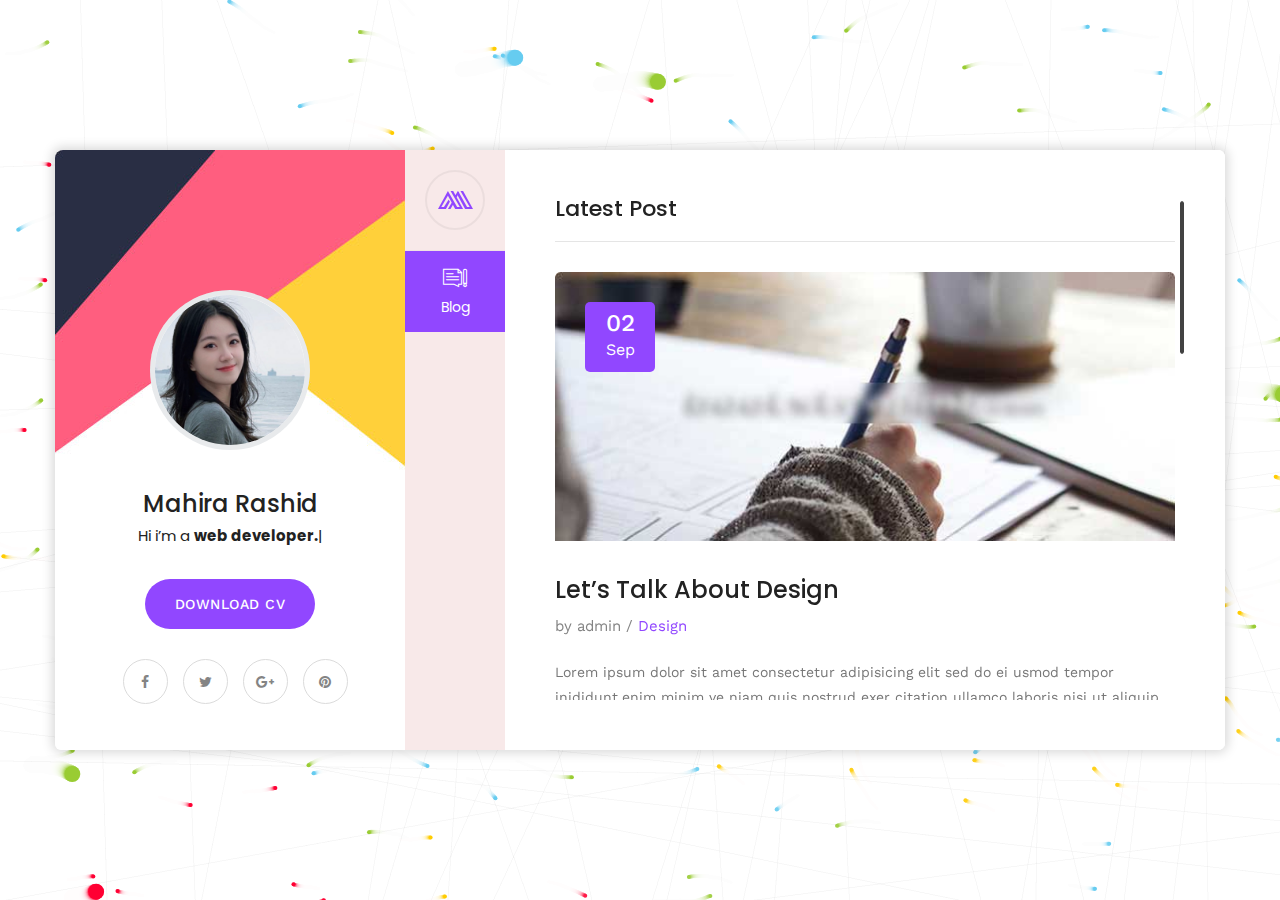
==== commit 4f871c5f: "contactx" ====
--- a/blog-single.html
+++ b/blog-single.html
@@ -2,15 +2,15 @@
 <html lang="en">
 <head>
 <meta charset="utf-8">
-<title>Mahira | VCard | CV HTML Template</title>
+<title>Feilin Guo | Personal Website </title>
 <!-- Stylesheets -->
 <link href="css/bootstrap.css" rel="stylesheet">
 <link href="css/style.css" rel="stylesheet">
 <link href="css/responsive.css" rel="stylesheet">
 
 <!--Favicon-->
-<link rel="shortcut icon" href="images/favicon.png" type="image/x-icon">
-<link rel="icon" href="images/favicon.png" type="image/x-icon">
+<link rel="shortcut icon" href="images/favi.png" type="image/x-icon">
+<link rel="icon" href="images/favi.png" type="image/x-icon">
 <!-- Responsive -->
 <meta http-equiv="X-UA-Compatible" content="IE=edge">
 <meta name="viewport" content="width=device-width, initial-scale=1.0, maximum-scale=1.0, user-scalable=0">
